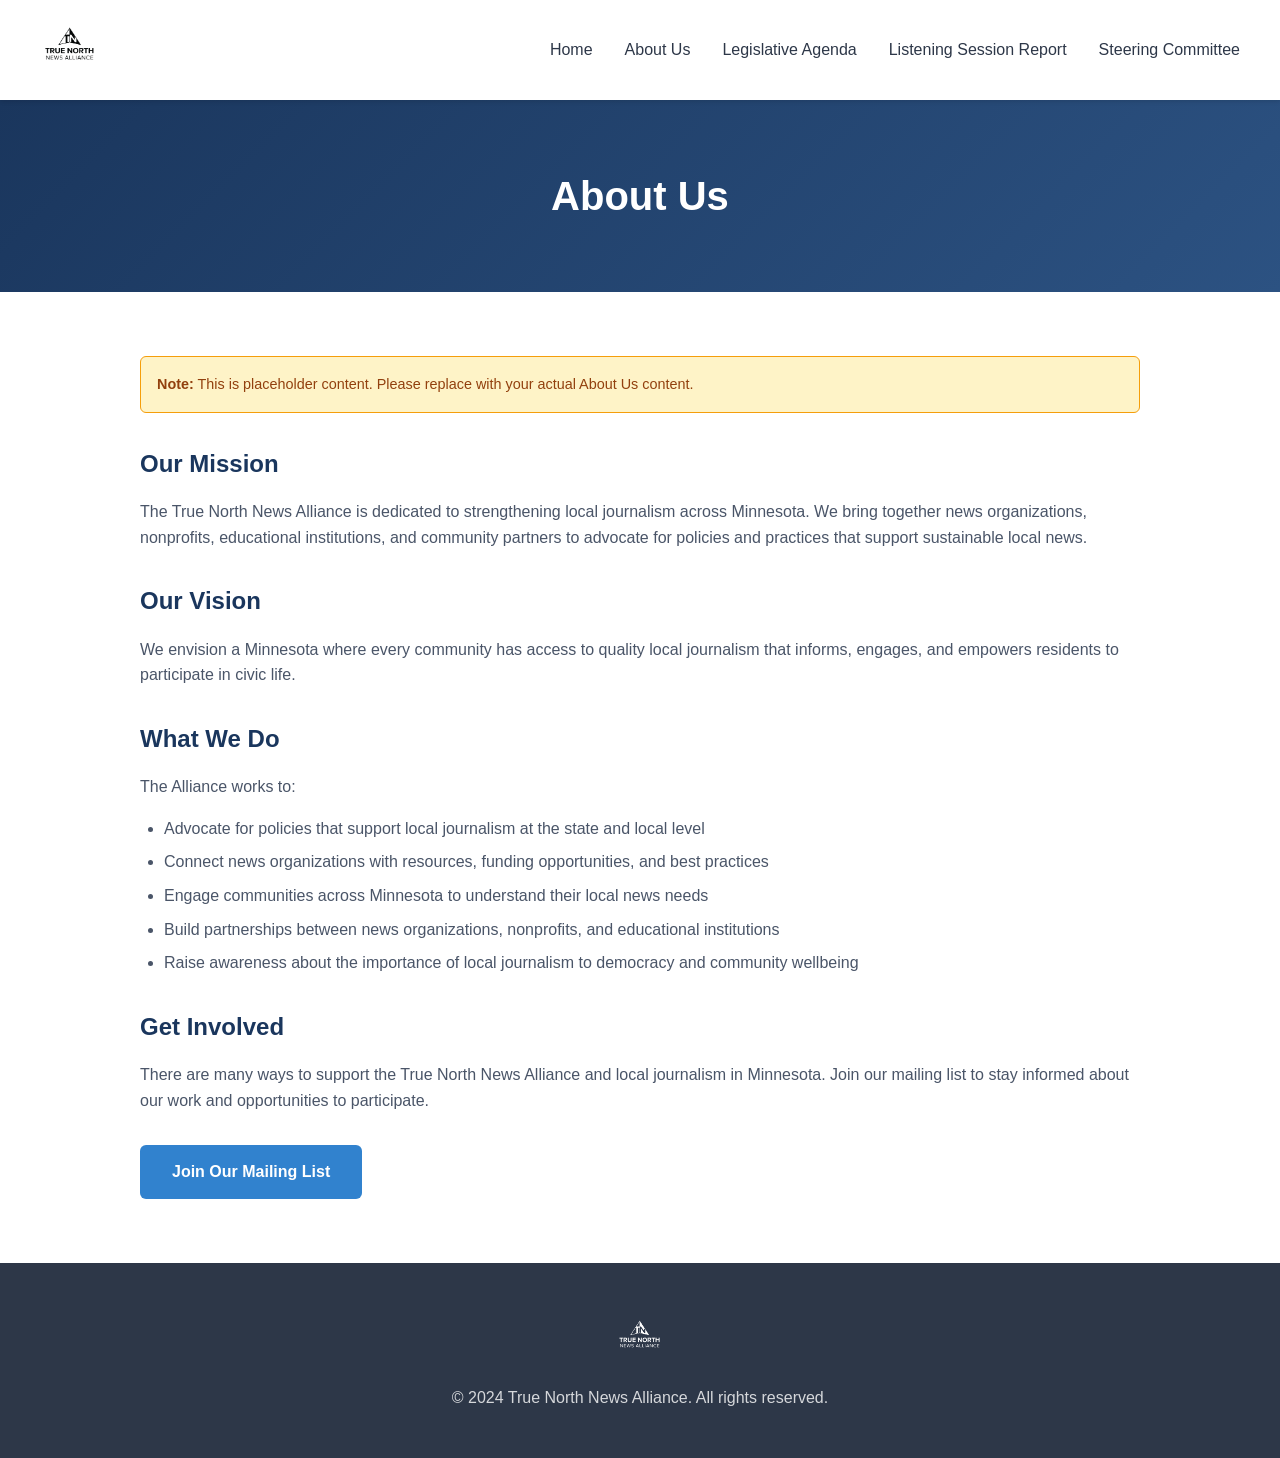
==== about.html @ 55c7565d "Add files via upload" ====
<!DOCTYPE html>
<html lang="en">
<head>
  <meta charset="UTF-8">
  <meta name="viewport" content="width=device-width, initial-scale=1.0">
  <title>About Us - True North News Alliance</title>
  <link rel="stylesheet" href="styles.css">
</head>
<body>
  <!-- Navigation -->
  <nav>
    <div class="nav-container">
      <a href="index.html" class="logo">
        <img src="True North Black Logo.png" alt="True North News Alliance">
      </a>
      <button class="mobile-menu-toggle" onclick="toggleMenu()">&#9776;</button>
      <ul class="nav-links" id="navLinks">
        <li><a href="index.html">Home</a></li>
        <li><a href="about.html">About Us</a></li>
        <li><a href="legislative-agenda.html">Legislative Agenda</a></li>
        <li><a href="listening-session.html">Listening Session Report</a></li>
        <li><a href="steering-committee.html">Steering Committee</a></li>
      </ul>
    </div>
  </nav>

  <!-- Page Header -->
  <section class="page-header">
    <h1>About Us</h1>
  </section>

  <!-- Content -->
  <section class="content">
    <div class="container">
      <div class="placeholder-notice">
        <strong>Note:</strong> This is placeholder content. Please replace with your actual About Us content.
      </div>

      <h2>Our Mission</h2>
      <p>The True North News Alliance is dedicated to strengthening local journalism across Minnesota. We bring together news organizations, nonprofits, educational institutions, and community partners to advocate for policies and practices that support sustainable local news.</p>

      <h2>Our Vision</h2>
      <p>We envision a Minnesota where every community has access to quality local journalism that informs, engages, and empowers residents to participate in civic life.</p>

      <h2>What We Do</h2>
      <p>The Alliance works to:</p>
      <ul>
        <li>Advocate for policies that support local journalism at the state and local level</li>
        <li>Connect news organizations with resources, funding opportunities, and best practices</li>
        <li>Engage communities across Minnesota to understand their local news needs</li>
        <li>Build partnerships between news organizations, nonprofits, and educational institutions</li>
        <li>Raise awareness about the importance of local journalism to democracy and community wellbeing</li>
      </ul>

      <h2>Get Involved</h2>
      <p>There are many ways to support the True North News Alliance and local journalism in Minnesota. Join our mailing list to stay informed about our work and opportunities to participate.</p>

      <div style="margin-top: 2rem;">
        <a href="mailto:kdrake@momentum-advocacy.com?subject=Join%20the%20Mailing%20List" class="btn btn-primary">Join Our Mailing List</a>
      </div>
    </div>
  </section>

  <!-- Footer -->
  <footer>
    <div class="logo">
      <img src="True North Black Logo.png" alt="True North News Alliance">
    </div>
    <p>&copy; 2024 True North News Alliance. All rights reserved.</p>
  </footer>

  <script>
    function toggleMenu() {
      document.getElementById('navLinks').classList.toggle('active');
    }
  </script>
</body>
</html>
---- styles.css ----
/* True North News Alliance - Styles */

* {
  margin: 0;
  padding: 0;
  box-sizing: border-box;
}

:root {
  --primary-dark: #1a365d;
  --primary-blue: #2c5282;
  --accent-blue: #3182ce;
  --light-blue: #ebf8ff;
  --text-dark: #2d3748;
  --text-gray: #4a5568;
  --white: #ffffff;
  --light-gray: #f7fafc;
}

body {
  font-family: 'Segoe UI', Tahoma, Geneva, Verdana, sans-serif;
  line-height: 1.6;
  color: var(--text-dark);
}

/* Navigation */
nav {
  background: var(--white);
  padding: 1rem 2rem;
  box-shadow: 0 2px 4px rgba(0,0,0,0.1);
  position: sticky;
  top: 0;
  z-index: 100;
}

.nav-container {
  max-width: 1200px;
  margin: 0 auto;
  display: flex;
  justify-content: space-between;
  align-items: center;
}

.logo img {
  height: 60px;
  width: auto;
}

.nav-links {
  display: flex;
  list-style: none;
  gap: 2rem;
}

.nav-links a {
  text-decoration: none;
  color: var(--text-dark);
  font-weight: 500;
  transition: color 0.3s;
}

.nav-links a:hover {
  color: var(--accent-blue);
}

/* Mobile menu */
.mobile-menu-toggle {
  display: none;
  background: none;
  border: none;
  font-size: 1.5rem;
  cursor: pointer;
}

/* Hero Section */
.hero {
  background: linear-gradient(135deg, var(--primary-dark) 0%, var(--primary-blue) 100%);
  color: var(--white);
  padding: 6rem 2rem;
  text-align: center;
}

.hero h1 {
  font-size: 3rem;
  margin-bottom: 1rem;
}

.hero p {
  font-size: 1.25rem;
  max-width: 700px;
  margin: 0 auto 2rem;
  opacity: 0.9;
}

/* Buttons */
.btn {
  display: inline-block;
  padding: 0.875rem 2rem;
  border-radius: 6px;
  text-decoration: none;
  font-weight: 600;
  transition: all 0.3s;
  cursor: pointer;
  border: none;
  font-size: 1rem;
}

.btn-primary {
  background: var(--accent-blue);
  color: var(--white);
}

.btn-primary:hover {
  background: #2b6cb0;
  transform: translateY(-2px);
}

.btn-secondary {
  background: var(--white);
  color: var(--primary-dark);
}

.btn-secondary:hover {
  background: var(--light-gray);
  transform: translateY(-2px);
}

.btn-outline {
  background: transparent;
  color: var(--white);
  border: 2px solid var(--white);
}

.btn-outline:hover {
  background: var(--white);
  color: var(--primary-dark);
}

/* Hero buttons */
.hero-buttons {
  display: flex;
  gap: 1rem;
  justify-content: center;
  flex-wrap: wrap;
}

/* Sections */
.section {
  padding: 5rem 2rem;
}

.section-light {
  background: var(--light-gray);
}

.section-blue {
  background: var(--light-blue);
}

.container {
  max-width: 1000px;
  margin: 0 auto;
}

.section-title {
  font-size: 2.25rem;
  color: var(--primary-dark);
  margin-bottom: 1.5rem;
  text-align: center;
}

.section-subtitle {
  font-size: 1.125rem;
  color: var(--text-gray);
  text-align: center;
  max-width: 700px;
  margin: 0 auto 3rem;
}

/* Cards */
.card-grid {
  display: grid;
  grid-template-columns: repeat(auto-fit, minmax(280px, 1fr));
  gap: 2rem;
  margin-top: 2rem;
}

.card {
  background: var(--white);
  padding: 2rem;
  border-radius: 8px;
  box-shadow: 0 4px 6px rgba(0,0,0,0.1);
  text-align: center;
  transition: transform 0.3s;
}

.card:hover {
  transform: translateY(-4px);
}

.card h3 {
  color: var(--primary-dark);
  margin-bottom: 1rem;
}

.card p {
  color: var(--text-gray);
  margin-bottom: 1.5rem;
}

/* Page Header */
.page-header {
  background: linear-gradient(135deg, var(--primary-dark) 0%, var(--primary-blue) 100%);
  color: var(--white);
  padding: 4rem 2rem;
  text-align: center;
}

.page-header h1 {
  font-size: 2.5rem;
}

/* Content */
.content {
  padding: 4rem 2rem;
}

.content h2 {
  color: var(--primary-dark);
  margin-bottom: 1rem;
  margin-top: 2rem;
}

.content h2:first-child {
  margin-top: 0;
}

.content p {
  margin-bottom: 1rem;
  color: var(--text-gray);
}

.content ul {
  margin-left: 1.5rem;
  margin-bottom: 1.5rem;
}

.content li {
  margin-bottom: 0.5rem;
  color: var(--text-gray);
}

/* Steering Committee List */
.org-list {
  display: grid;
  grid-template-columns: repeat(auto-fit, minmax(250px, 1fr));
  gap: 1rem;
  list-style: none;
  margin: 0;
  padding: 0;
}

.org-list li {
  background: var(--white);
  padding: 1.25rem 1.5rem;
  border-radius: 6px;
  box-shadow: 0 2px 4px rgba(0,0,0,0.08);
  color: var(--text-dark);
  font-weight: 500;
  border-left: 4px solid var(--accent-blue);
}

/* CTA Section */
.cta-section {
  background: var(--primary-dark);
  color: var(--white);
  padding: 4rem 2rem;
  text-align: center;
}

.cta-section h2 {
  font-size: 2rem;
  margin-bottom: 1rem;
}

.cta-section p {
  opacity: 0.9;
  margin-bottom: 2rem;
}

/* Footer */
footer {
  background: var(--text-dark);
  color: var(--white);
  padding: 3rem 2rem;
  text-align: center;
}

footer p {
  opacity: 0.8;
}

footer .logo img {
  height: 50px;
  margin-bottom: 1rem;
  filter: brightness(0) invert(1);
}

/* Placeholder Content Notice */
.placeholder-notice {
  background: #fef3c7;
  border: 1px solid #f59e0b;
  border-radius: 6px;
  padding: 1rem;
  margin-bottom: 2rem;
  color: #92400e;
  font-size: 0.9rem;
}

/* Find News Section */
.find-news-section {
  background: var(--light-blue);
  padding: 4rem 2rem;
  text-align: center;
}

.find-news-section h2 {
  color: var(--primary-dark);
  margin-bottom: 1rem;
}

.find-news-section p {
  color: var(--text-gray);
  margin-bottom: 2rem;
}

/* Responsive */
@media (max-width: 768px) {
  .nav-links {
    display: none;
    position: absolute;
    top: 100%;
    left: 0;
    right: 0;
    background: var(--white);
    flex-direction: column;
    padding: 1rem 2rem;
    gap: 1rem;
    box-shadow: 0 4px 6px rgba(0,0,0,0.1);
  }

  .nav-links.active {
    display: flex;
  }

  .mobile-menu-toggle {
    display: block;
  }

  .hero h1 {
    font-size: 2rem;
  }

  .hero p {
    font-size: 1rem;
  }

  .section-title {
    font-size: 1.75rem;
  }

  .hero-buttons {
    flex-direction: column;
    align-items: center;
  }
}
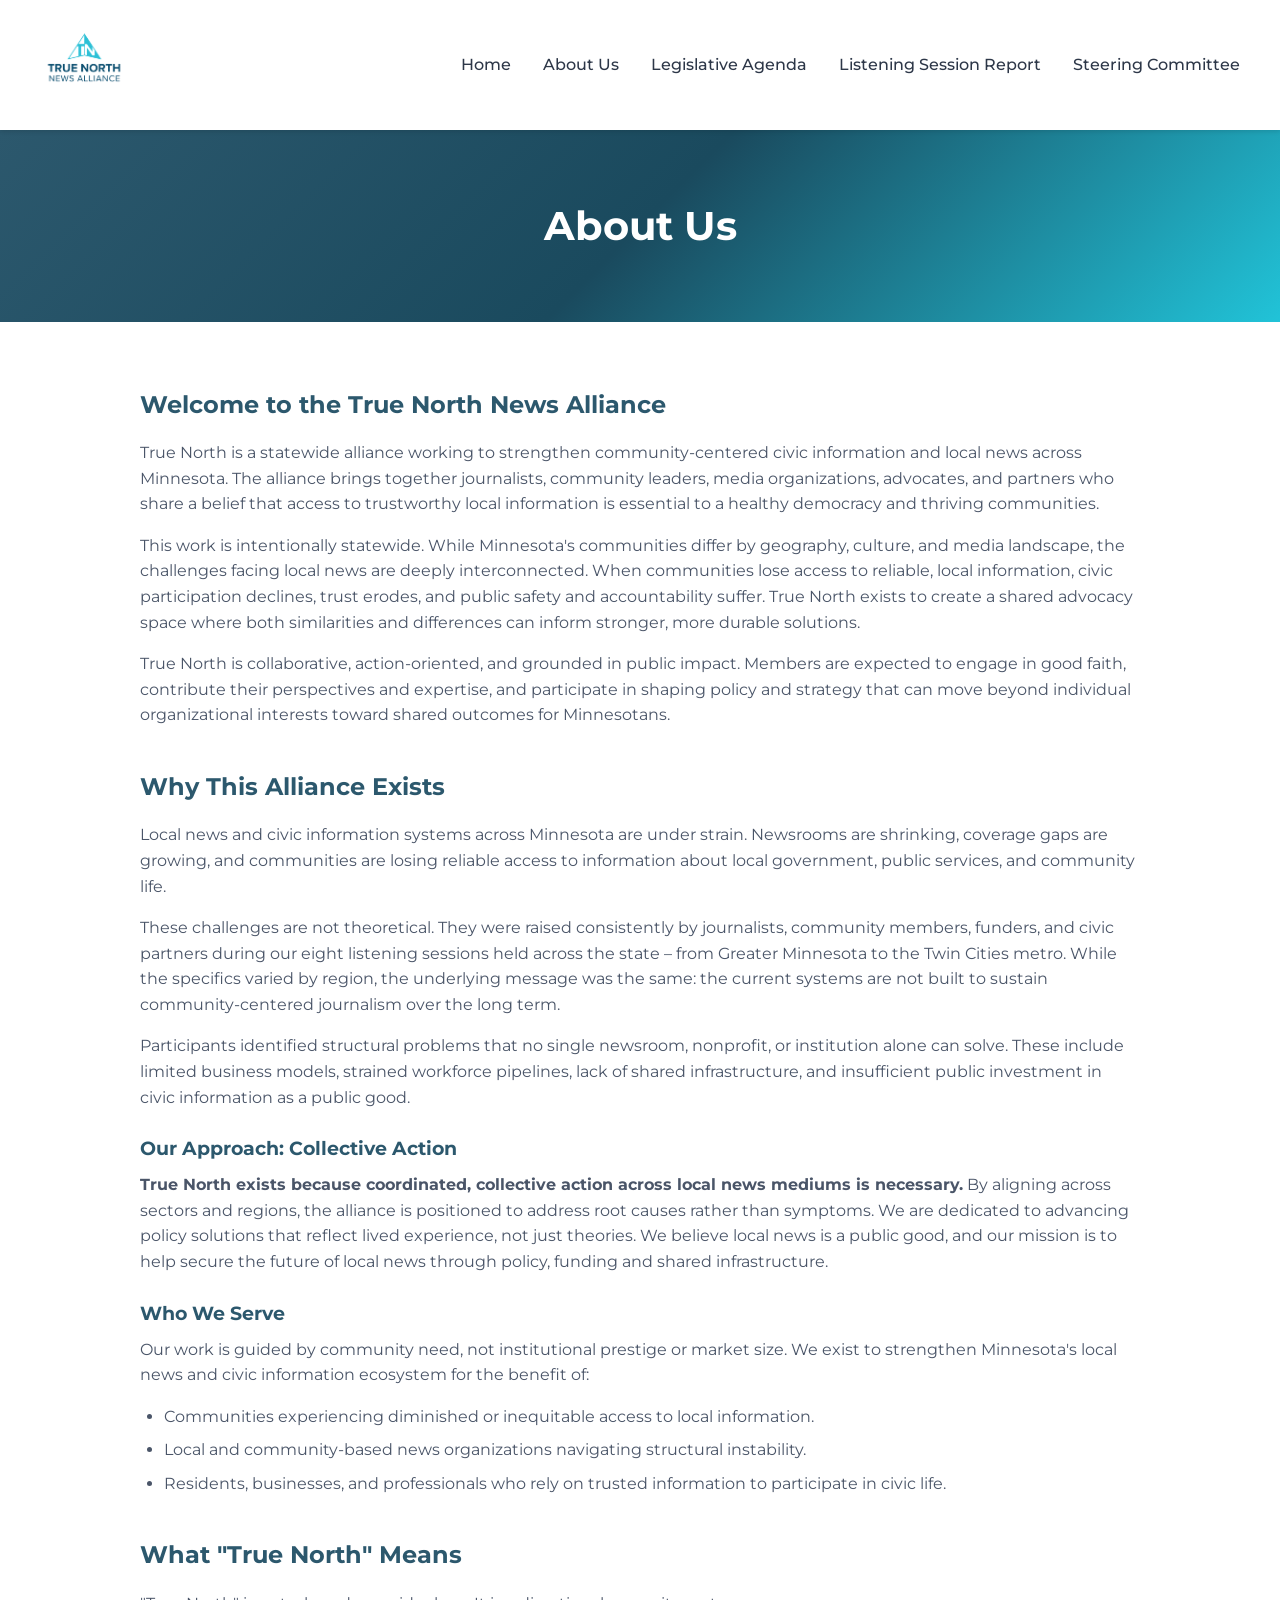
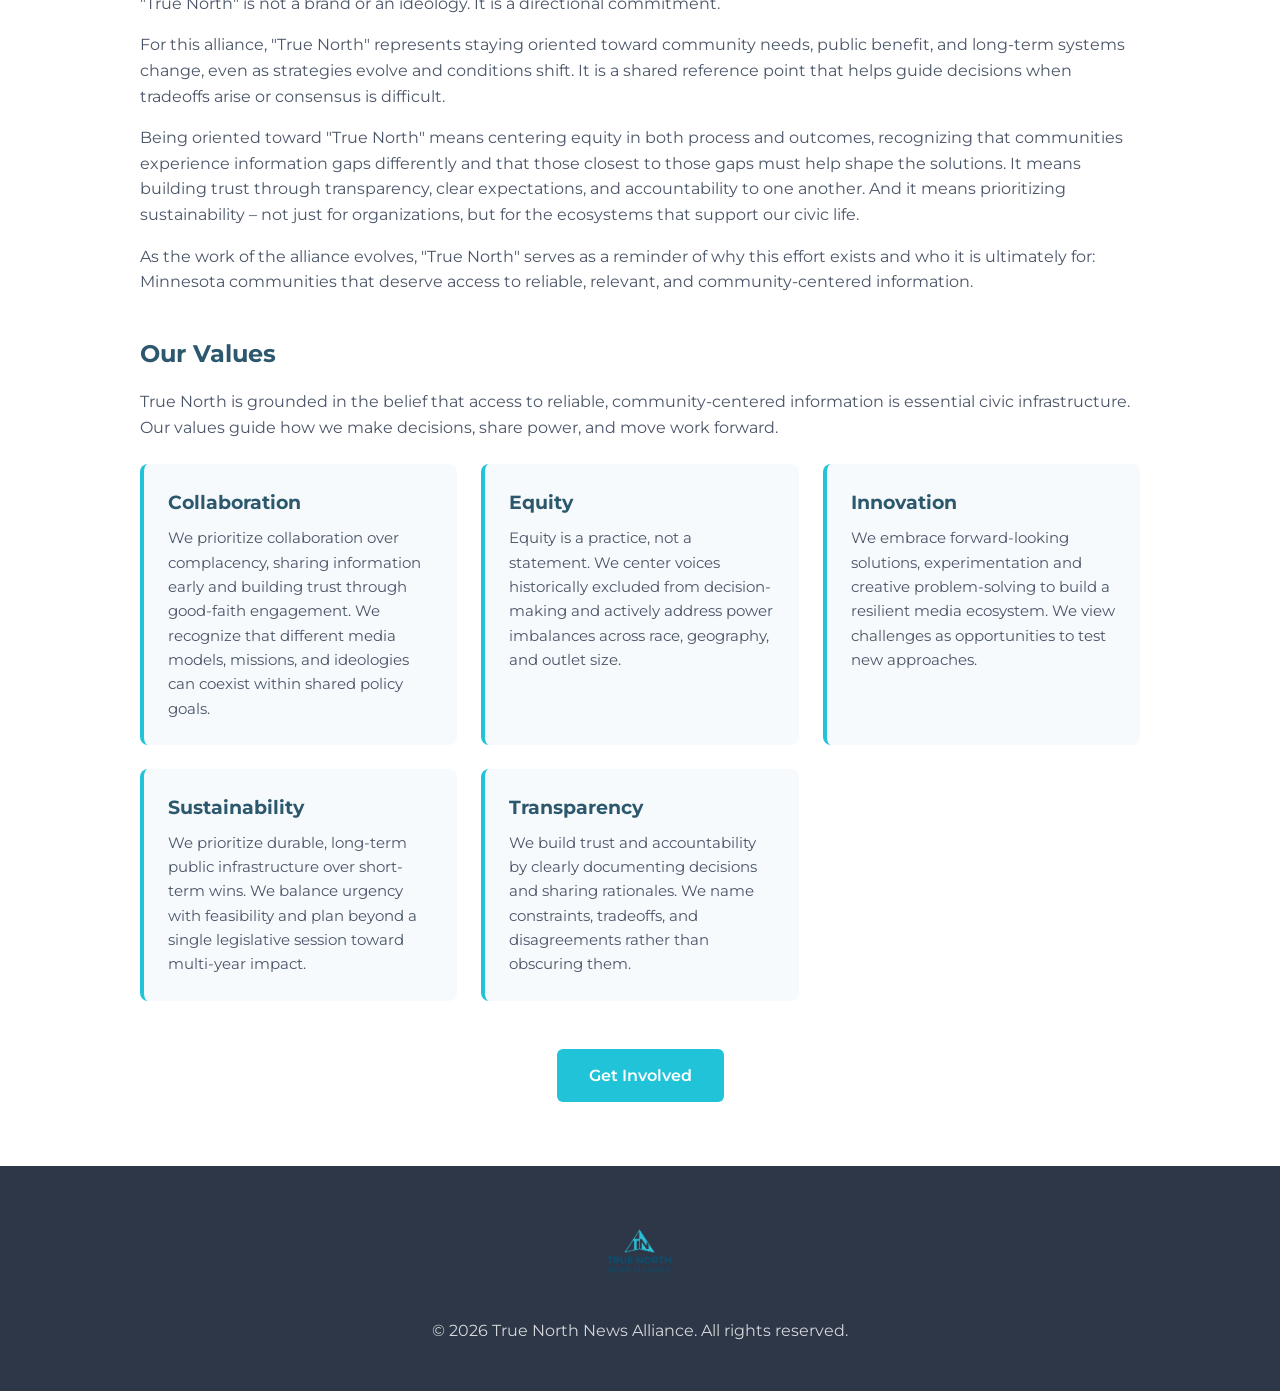
==== commit be8c8809: "Add files via upload" ====
--- a/about.html
+++ b/about.html
@@ -11,7 +11,7 @@
   <nav>
     <div class="nav-container">
       <a href="index.html" class="logo">
-        <img src="True North Black Logo.png" alt="True North News Alliance">
+        <img src="True North Logo.png" alt="True North News Alliance">
       </a>
       <button class="mobile-menu-toggle" onclick="toggleMenu()">&#9776;</button>
       <ul class="nav-links" id="navLinks">
@@ -29,34 +29,71 @@
     <h1>About Us</h1>
   </section>
 
-  <!-- Content -->
+  <!-- Welcome -->
   <section class="content">
     <div class="container">
-      <div class="placeholder-notice">
-        <strong>Note:</strong> This is placeholder content. Please replace with your actual About Us content.
+      <h2>Welcome to the True North News Alliance</h2>
+      <p>True North is a statewide alliance working to strengthen community-centered civic information and local news across Minnesota. The alliance brings together journalists, community leaders, media organizations, advocates, and partners who share a belief that access to trustworthy local information is essential to a healthy democracy and thriving communities.</p>
+
+      <p>This work is intentionally statewide. While Minnesota's communities differ by geography, culture, and media landscape, the challenges facing local news are deeply interconnected. When communities lose access to reliable, local information, civic participation declines, trust erodes, and public safety and accountability suffer. True North exists to create a shared advocacy space where both similarities and differences can inform stronger, more durable solutions.</p>
+
+      <p>True North is collaborative, action-oriented, and grounded in public impact. Members are expected to engage in good faith, contribute their perspectives and expertise, and participate in shaping policy and strategy that can move beyond individual organizational interests toward shared outcomes for Minnesotans.</p>
+
+      <h2>Why This Alliance Exists</h2>
+      <p>Local news and civic information systems across Minnesota are under strain. Newsrooms are shrinking, coverage gaps are growing, and communities are losing reliable access to information about local government, public services, and community life.</p>
+
+      <p>These challenges are not theoretical. They were raised consistently by journalists, community members, funders, and civic partners during our eight listening sessions held across the state &ndash; from Greater Minnesota to the Twin Cities metro. While the specifics varied by region, the underlying message was the same: the current systems are not built to sustain community-centered journalism over the long term.</p>
+
+      <p>Participants identified structural problems that no single newsroom, nonprofit, or institution alone can solve. These include limited business models, strained workforce pipelines, lack of shared infrastructure, and insufficient public investment in civic information as a public good.</p>
+
+      <h3>Our Approach: Collective Action</h3>
+      <p><strong>True North exists because coordinated, collective action across local news mediums is necessary.</strong> By aligning across sectors and regions, the alliance is positioned to address root causes rather than symptoms. We are dedicated to advancing policy solutions that reflect lived experience, not just theories. We believe local news is a public good, and our mission is to help secure the future of local news through policy, funding and shared infrastructure.</p>
+
+      <h3>Who We Serve</h3>
+      <p>Our work is guided by community need, not institutional prestige or market size. We exist to strengthen Minnesota's local news and civic information ecosystem for the benefit of:</p>
+      <ul>
+        <li>Communities experiencing diminished or inequitable access to local information.</li>
+        <li>Local and community-based news organizations navigating structural instability.</li>
+        <li>Residents, businesses, and professionals who rely on trusted information to participate in civic life.</li>
+      </ul>
+
+      <h2>What "True North" Means</h2>
+      <p>"True North" is not a brand or an ideology. It is a directional commitment.</p>
+
+      <p>For this alliance, "True North" represents staying oriented toward community needs, public benefit, and long-term systems change, even as strategies evolve and conditions shift. It is a shared reference point that helps guide decisions when tradeoffs arise or consensus is difficult.</p>
+
+      <p>Being oriented toward "True North" means centering equity in both process and outcomes, recognizing that communities experience information gaps differently and that those closest to those gaps must help shape the solutions. It means building trust through transparency, clear expectations, and accountability to one another. And it means prioritizing sustainability &ndash; not just for organizations, but for the ecosystems that support our civic life.</p>
+
+      <p>As the work of the alliance evolves, "True North" serves as a reminder of why this effort exists and who it is ultimately for: Minnesota communities that deserve access to reliable, relevant, and community-centered information.</p>
+
+      <h2>Our Values</h2>
+      <p>True North is grounded in the belief that access to reliable, community-centered information is essential civic infrastructure. Our values guide how we make decisions, share power, and move work forward.</p>
+
+      <div class="values-grid">
+        <div class="value-card">
+          <h3>Collaboration</h3>
+          <p>We prioritize collaboration over complacency, sharing information early and building trust through good-faith engagement. We recognize that different media models, missions, and ideologies can coexist within shared policy goals.</p>
+        </div>
+        <div class="value-card">
+          <h3>Equity</h3>
+          <p>Equity is a practice, not a statement. We center voices historically excluded from decision-making and actively address power imbalances across race, geography, and outlet size.</p>
+        </div>
+        <div class="value-card">
+          <h3>Innovation</h3>
+          <p>We embrace forward-looking solutions, experimentation and creative problem-solving to build a resilient media ecosystem. We view challenges as opportunities to test new approaches.</p>
+        </div>
+        <div class="value-card">
+          <h3>Sustainability</h3>
+          <p>We prioritize durable, long-term public infrastructure over short-term wins. We balance urgency with feasibility and plan beyond a single legislative session toward multi-year impact.</p>
+        </div>
+        <div class="value-card">
+          <h3>Transparency</h3>
+          <p>We build trust and accountability by clearly documenting decisions and sharing rationales. We name constraints, tradeoffs, and disagreements rather than obscuring them.</p>
+        </div>
       </div>
 
-      <h2>Our Mission</h2>
-      <p>The True North News Alliance is dedicated to strengthening local journalism across Minnesota. We bring together news organizations, nonprofits, educational institutions, and community partners to advocate for policies and practices that support sustainable local news.</p>
-
-      <h2>Our Vision</h2>
-      <p>We envision a Minnesota where every community has access to quality local journalism that informs, engages, and empowers residents to participate in civic life.</p>
-
-      <h2>What We Do</h2>
-      <p>The Alliance works to:</p>
-      <ul>
-        <li>Advocate for policies that support local journalism at the state and local level</li>
-        <li>Connect news organizations with resources, funding opportunities, and best practices</li>
-        <li>Engage communities across Minnesota to understand their local news needs</li>
-        <li>Build partnerships between news organizations, nonprofits, and educational institutions</li>
-        <li>Raise awareness about the importance of local journalism to democracy and community wellbeing</li>
-      </ul>
-
-      <h2>Get Involved</h2>
-      <p>There are many ways to support the True North News Alliance and local journalism in Minnesota. Join our mailing list to stay informed about our work and opportunities to participate.</p>
-
-      <div style="margin-top: 2rem;">
-        <a href="mailto:kdrake@momentum-advocacy.com?subject=Join%20the%20Mailing%20List" class="btn btn-primary">Join Our Mailing List</a>
+      <div style="margin-top: 3rem; text-align: center;">
+        <a href="mailto:kdrake@momentum-advocacy.com?subject=Join%20the%20True%20North%20News%20Alliance" class="btn btn-primary">Get Involved</a>
       </div>
     </div>
   </section>
@@ -64,9 +101,9 @@
   <!-- Footer -->
   <footer>
     <div class="logo">
-      <img src="True North Black Logo.png" alt="True North News Alliance">
+      <img src="True North Logo.png" alt="True North News Alliance">
     </div>
-    <p>&copy; 2024 True North News Alliance. All rights reserved.</p>
+    <p>&copy; 2026 True North News Alliance. All rights reserved.</p>
   </footer>
 
   <script>
--- a/styles.css
+++ b/styles.css
@@ -1,4 +1,5 @@
 /* True North News Alliance - Styles */
+@import url('https://fonts.googleapis.com/css2?family=Montserrat:wght@400;500;600;700&display=swap');
 
 * {
   margin: 0;
@@ -7,10 +8,10 @@
 }
 
 :root {
-  --primary-dark: #1a365d;
-  --primary-blue: #2c5282;
-  --accent-blue: #3182ce;
-  --light-blue: #ebf8ff;
+  --primary-dark: #2c586d;
+  --primary-blue: #2c586d;
+  --accent-blue: #21c3d8;
+  --light-blue: #e8f9fb;
   --text-dark: #2d3748;
   --text-gray: #4a5568;
   --white: #ffffff;
@@ -18,7 +19,7 @@
 }
 
 body {
-  font-family: 'Segoe UI', Tahoma, Geneva, Verdana, sans-serif;
+  font-family: 'Montserrat', 'Segoe UI', Tahoma, Geneva, Verdana, sans-serif;
   line-height: 1.6;
   color: var(--text-dark);
 }
@@ -42,7 +43,7 @@
 }
 
 .logo img {
-  height: 60px;
+  height: 90px;
   width: auto;
 }
 
@@ -74,7 +75,7 @@
 
 /* Hero Section */
 .hero {
-  background: linear-gradient(135deg, var(--primary-dark) 0%, var(--primary-blue) 100%);
+  background: linear-gradient(135deg, var(--primary-dark) 0%, #1a4a5e 50%, var(--accent-blue) 100%);
   color: var(--white);
   padding: 6rem 2rem;
   text-align: center;
@@ -83,6 +84,7 @@
 .hero h1 {
   font-size: 3rem;
   margin-bottom: 1rem;
+  font-weight: 700;
 }
 
 .hero p {
@@ -111,7 +113,7 @@
 }
 
 .btn-primary:hover {
-  background: #2b6cb0;
+  background: #1ba8bb;
   transform: translateY(-2px);
 }
 
@@ -210,7 +212,7 @@
 
 /* Page Header */
 .page-header {
-  background: linear-gradient(135deg, var(--primary-dark) 0%, var(--primary-blue) 100%);
+  background: linear-gradient(135deg, var(--primary-dark) 0%, #1a4a5e 50%, var(--accent-blue) 100%);
   color: var(--white);
   padding: 4rem 2rem;
   text-align: center;
@@ -218,6 +220,7 @@
 
 .page-header h1 {
   font-size: 2.5rem;
+  font-weight: 700;
 }
 
 /* Content */
@@ -228,11 +231,17 @@
 .content h2 {
   color: var(--primary-dark);
   margin-bottom: 1rem;
-  margin-top: 2rem;
+  margin-top: 2.5rem;
 }
 
 .content h2:first-child {
   margin-top: 0;
+}
+
+.content h3 {
+  color: var(--primary-dark);
+  margin-bottom: 0.5rem;
+  margin-top: 1.5rem;
 }
 
 .content p {
@@ -248,6 +257,74 @@
 .content li {
   margin-bottom: 0.5rem;
   color: var(--text-gray);
+}
+
+/* Stats row for listening session */
+.stats-row {
+  display: flex;
+  justify-content: center;
+  gap: 3rem;
+  flex-wrap: wrap;
+  margin: 2rem 0;
+}
+
+.stat-item {
+  text-align: center;
+}
+
+.stat-number {
+  font-size: 2.5rem;
+  font-weight: 700;
+  color: var(--accent-blue);
+  display: block;
+}
+
+.stat-label {
+  font-size: 0.9rem;
+  color: var(--text-gray);
+  font-weight: 500;
+}
+
+/* PDF download button */
+.pdf-download {
+  background: var(--light-blue);
+  border: 2px solid var(--accent-blue);
+  border-radius: 8px;
+  padding: 1.5rem 2rem;
+  text-align: center;
+  margin: 2rem 0;
+}
+
+.pdf-download p {
+  color: var(--primary-dark);
+  font-weight: 500;
+  margin-bottom: 1rem;
+}
+
+/* Values grid */
+.values-grid {
+  display: grid;
+  grid-template-columns: repeat(auto-fit, minmax(280px, 1fr));
+  gap: 1.5rem;
+  margin-top: 1.5rem;
+}
+
+.value-card {
+  background: var(--light-gray);
+  padding: 1.5rem;
+  border-radius: 8px;
+  border-left: 4px solid var(--accent-blue);
+}
+
+.value-card h3 {
+  color: var(--primary-dark);
+  margin-bottom: 0.5rem;
+  margin-top: 0;
+}
+
+.value-card p {
+  font-size: 0.95rem;
+  margin-bottom: 0;
 }
 
 /* Steering Committee List */
@@ -301,20 +378,8 @@
 }
 
 footer .logo img {
-  height: 50px;
-  margin-bottom: 1rem;
-  filter: brightness(0) invert(1);
-}
-
-/* Placeholder Content Notice */
-.placeholder-notice {
-  background: #fef3c7;
-  border: 1px solid #f59e0b;
-  border-radius: 6px;
-  padding: 1rem;
-  margin-bottom: 2rem;
-  color: #92400e;
-  font-size: 0.9rem;
+  height: 80px;
+  margin-bottom: 1rem;
 }
 
 /* Find News Section */
@@ -332,6 +397,63 @@
 .find-news-section p {
   color: var(--text-gray);
   margin-bottom: 2rem;
+}
+
+/* Policy pillars for legislative page */
+.pillar {
+  background: var(--light-gray);
+  border-radius: 8px;
+  padding: 2rem;
+  margin-bottom: 2rem;
+  border-left: 4px solid var(--accent-blue);
+}
+
+.pillar h3 {
+  color: var(--primary-dark);
+  margin-top: 0;
+  margin-bottom: 0.75rem;
+  font-size: 1.25rem;
+}
+
+.pillar p {
+  margin-bottom: 0.75rem;
+}
+
+.pillar ul {
+  margin-left: 1.5rem;
+}
+
+.pillar li {
+  margin-bottom: 0.4rem;
+}
+
+/* Feedback table for listening session */
+.feedback-table {
+  width: 100%;
+  border-collapse: collapse;
+  margin: 2rem 0;
+}
+
+.feedback-table th,
+.feedback-table td {
+  padding: 1rem;
+  text-align: left;
+  border-bottom: 1px solid #e2e8f0;
+  vertical-align: top;
+}
+
+.feedback-table th {
+  background: var(--primary-dark);
+  color: var(--white);
+  font-weight: 600;
+}
+
+.feedback-table tr:nth-child(even) {
+  background: var(--light-gray);
+}
+
+.feedback-table td {
+  color: var(--text-gray);
 }
 
 /* Responsive */
@@ -373,4 +495,21 @@
     flex-direction: column;
     align-items: center;
   }
-}
+
+  .logo img {
+    height: 70px;
+  }
+
+  .stats-row {
+    gap: 1.5rem;
+  }
+
+  .feedback-table {
+    font-size: 0.85rem;
+  }
+
+  .feedback-table th,
+  .feedback-table td {
+    padding: 0.5rem;
+  }
+}
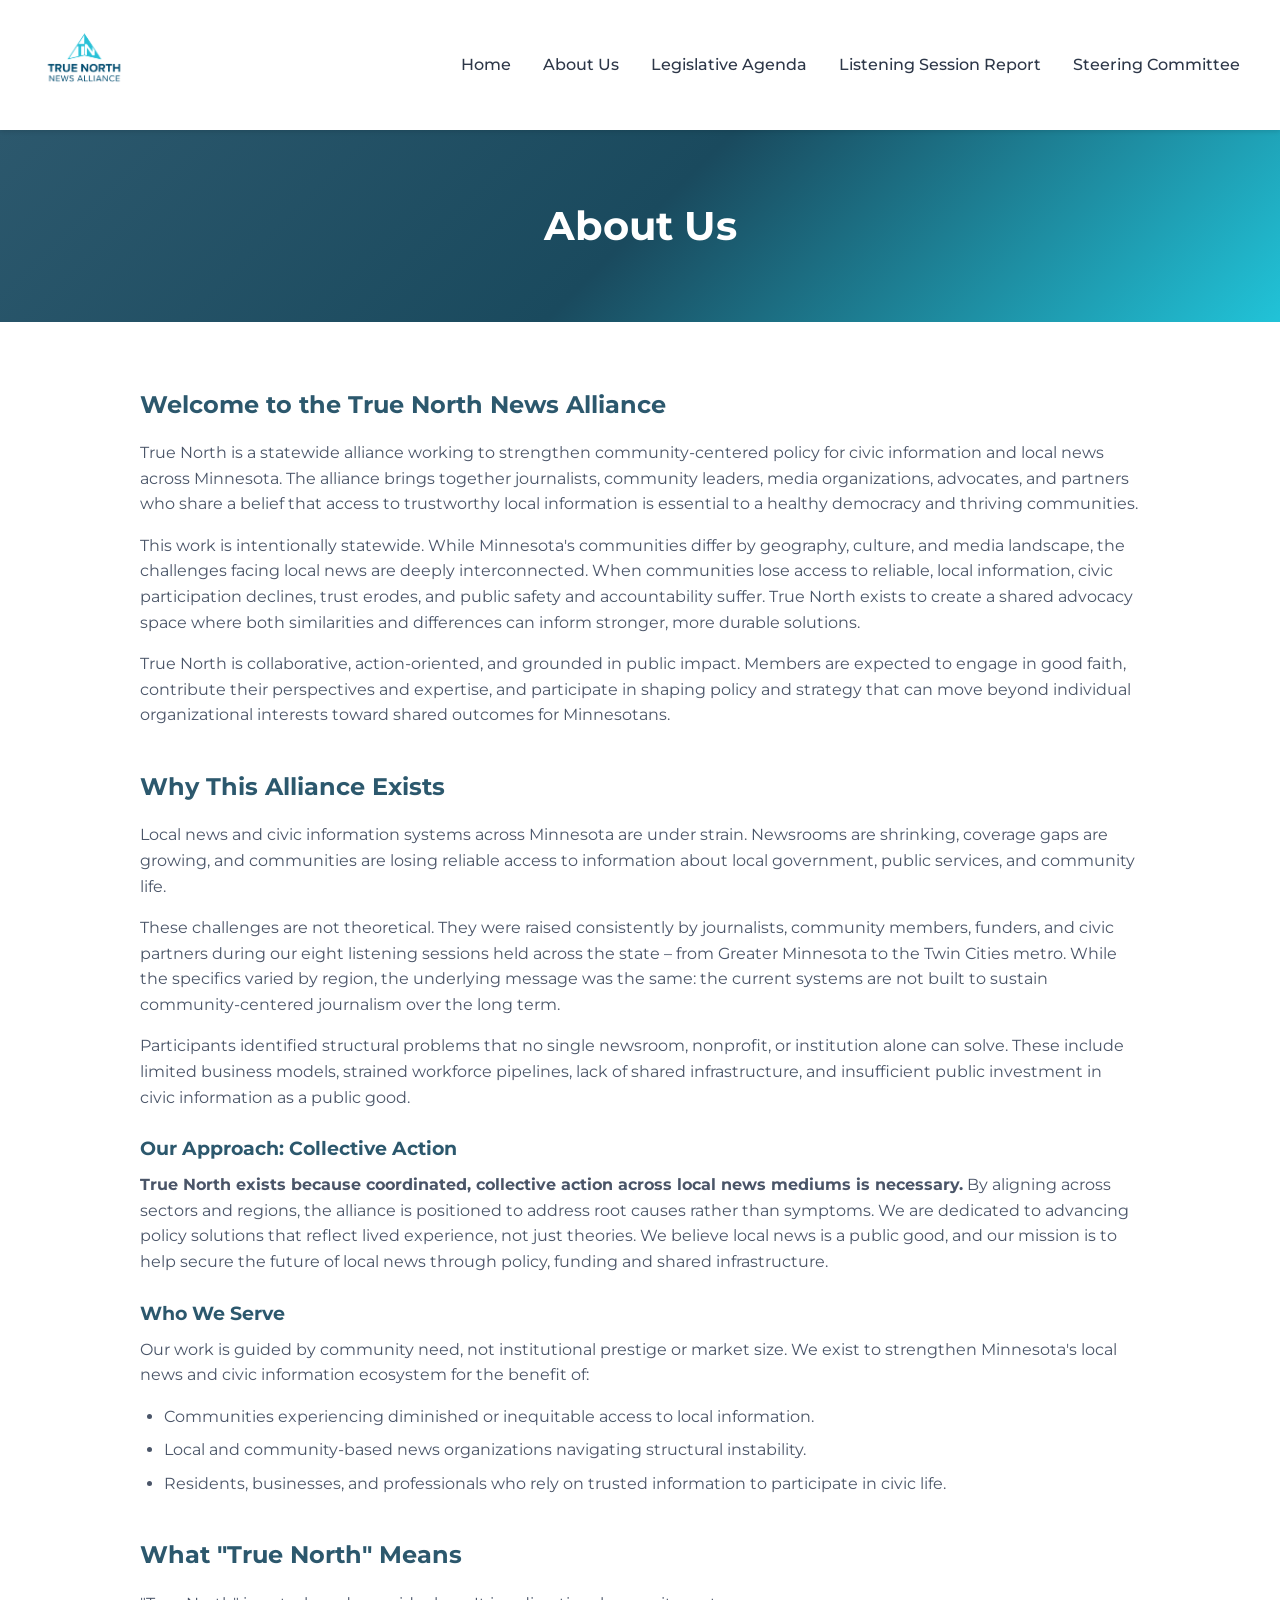
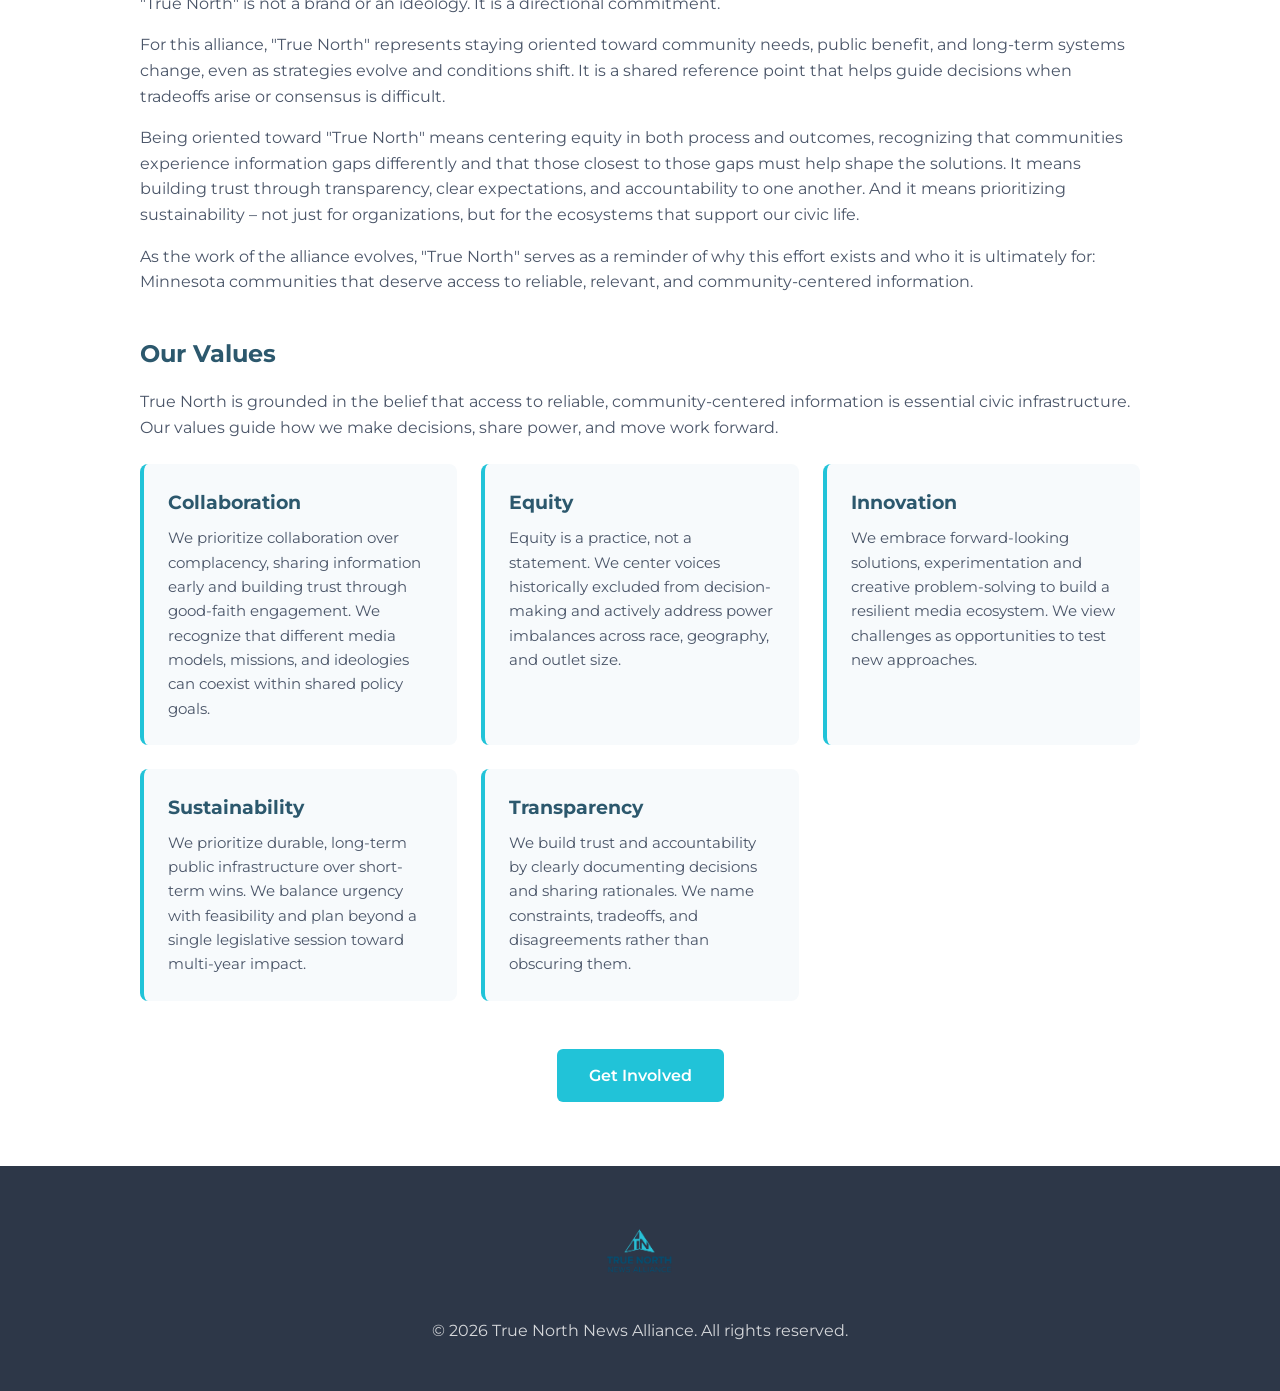
==== commit b6ed15af: "Update about.html" ====
--- a/about.html
+++ b/about.html
@@ -33,7 +33,7 @@
   <section class="content">
     <div class="container">
       <h2>Welcome to the True North News Alliance</h2>
-      <p>True North is a statewide alliance working to strengthen community-centered civic information and local news across Minnesota. The alliance brings together journalists, community leaders, media organizations, advocates, and partners who share a belief that access to trustworthy local information is essential to a healthy democracy and thriving communities.</p>
+      <p>True North is a statewide alliance working to strengthen community-centered policy for civic information and local news across Minnesota. The alliance brings together journalists, community leaders, media organizations, advocates, and partners who share a belief that access to trustworthy local information is essential to a healthy democracy and thriving communities.</p>
 
       <p>This work is intentionally statewide. While Minnesota's communities differ by geography, culture, and media landscape, the challenges facing local news are deeply interconnected. When communities lose access to reliable, local information, civic participation declines, trust erodes, and public safety and accountability suffer. True North exists to create a shared advocacy space where both similarities and differences can inform stronger, more durable solutions.</p>
 
--- a/styles.css
+++ b/styles.css
@@ -454,6 +454,275 @@
 
 .feedback-table td {
   color: var(--text-gray);
+}
+
+/* Rally Announcement Section */
+.rally-section {
+  background: #4dadc2;
+  color: var(--white);
+  padding: 4rem 2rem;
+  text-align: center;
+  position: relative;
+  overflow: hidden;
+}
+
+.rally-section .container {
+  position: relative;
+  z-index: 1;
+}
+
+.rally-badge {
+  display: inline-block;
+  background: var(--white);
+  color: var(--primary-dark);
+  font-size: 1rem;
+  font-weight: 700;
+  letter-spacing: 0.12em;
+  text-transform: uppercase;
+  padding: 10px 28px;
+  border-radius: 6px;
+  margin-bottom: 1.5rem;
+  box-shadow: 0 2px 8px rgba(0,0,0,0.12);
+}
+
+.rally-title {
+  font-size: 2.25rem;
+  font-weight: 700;
+  margin-bottom: 0.25rem;
+  color: var(--white);
+}
+
+.rally-date {
+  font-size: 1.1rem;
+  opacity: 0.85;
+  font-weight: 500;
+  margin-bottom: 1.75rem;
+}
+
+.rally-description {
+  font-size: 1.05rem;
+  line-height: 1.75;
+  max-width: 720px;
+  margin: 0 auto 1.25rem;
+  opacity: 0.95;
+}
+
+.rally-schedule {
+  display: grid;
+  grid-template-columns: repeat(auto-fit, minmax(220px, 1fr));
+  gap: 1rem;
+  margin-bottom: 2rem;
+  margin-top: 2rem;
+  max-width: 800px;
+  margin-left: auto;
+  margin-right: auto;
+}
+
+.rally-event {
+  background: rgba(255,255,255,0.15);
+  border: 1px solid rgba(255,255,255,0.25);
+  border-radius: 8px;
+  padding: 1.25rem;
+  text-align: left;
+}
+
+.rally-time {
+  display: block;
+  font-size: 0.75rem;
+  text-transform: uppercase;
+  letter-spacing: 0.08em;
+  opacity: 0.7;
+  margin-bottom: 0.35rem;
+}
+
+.rally-event-name {
+  display: block;
+  font-weight: 600;
+  font-size: 1rem;
+}
+
+.rally-event-detail {
+  display: block;
+  font-size: 0.85rem;
+  opacity: 0.75;
+  margin-top: 0.25rem;
+}
+
+.rally-pillars {
+  font-size: 0.95rem;
+  line-height: 1.7;
+  max-width: 700px;
+  margin: 0 auto 2rem;
+  opacity: 0.85;
+}
+
+.rally-cta {
+  font-size: 1.05rem;
+  padding: 1rem 2.5rem;
+}
+
+/* Rally Slideshow */
+.rally-slideshow {
+  margin: 2.5rem auto 2.5rem;
+  max-width: 900px;
+}
+
+.slideshow-frame {
+  position: relative;
+  background: rgba(0, 0, 0, 0.15);
+  border-radius: 10px;
+  overflow: hidden;
+  box-shadow: 0 8px 24px rgba(0, 0, 0, 0.18);
+  aspect-ratio: 16 / 10;
+}
+
+.slideshow-track {
+  display: flex;
+  width: 100%;
+  height: 100%;
+  transition: transform 0.5s ease;
+}
+
+.slideshow-slide {
+  flex: 0 0 100%;
+  position: relative;
+  width: 100%;
+  height: 100%;
+  display: flex;
+  align-items: center;
+  justify-content: center;
+  background: rgba(0, 0, 0, 0.25);
+}
+
+.slideshow-slide img {
+  width: 100%;
+  height: 100%;
+  object-fit: cover;
+  display: block;
+}
+
+.slideshow-caption {
+  position: absolute;
+  bottom: 0;
+  left: 0;
+  right: 0;
+  background: linear-gradient(to top, rgba(0,0,0,0.75), rgba(0,0,0,0));
+  color: var(--white);
+  padding: 2rem 1.5rem 1rem;
+  font-size: 0.95rem;
+  text-align: left;
+}
+
+.slideshow-btn {
+  position: absolute;
+  top: 50%;
+  transform: translateY(-50%);
+  background: rgba(255, 255, 255, 0.92);
+  color: var(--primary-dark);
+  border: none;
+  width: 44px;
+  height: 44px;
+  border-radius: 50%;
+  font-size: 1.1rem;
+  cursor: pointer;
+  display: flex;
+  align-items: center;
+  justify-content: center;
+  transition: all 0.2s;
+  box-shadow: 0 2px 8px rgba(0, 0, 0, 0.2);
+  z-index: 2;
+}
+
+.slideshow-btn:hover {
+  background: var(--white);
+  transform: translateY(-50%) scale(1.06);
+}
+
+.slideshow-prev {
+  left: 12px;
+}
+
+.slideshow-next {
+  right: 12px;
+}
+
+.slideshow-counter {
+  position: absolute;
+  top: 12px;
+  right: 12px;
+  background: rgba(0, 0, 0, 0.55);
+  color: var(--white);
+  padding: 4px 12px;
+  border-radius: 12px;
+  font-size: 0.8rem;
+  font-weight: 500;
+  letter-spacing: 0.05em;
+  z-index: 2;
+}
+
+.slideshow-dots {
+  display: flex;
+  justify-content: center;
+  gap: 8px;
+  margin-top: 1rem;
+}
+
+.slideshow-dot {
+  width: 10px;
+  height: 10px;
+  border-radius: 50%;
+  border: none;
+  background: rgba(255, 255, 255, 0.4);
+  cursor: pointer;
+  padding: 0;
+  transition: background 0.2s, transform 0.2s;
+}
+
+.slideshow-dot:hover {
+  background: rgba(255, 255, 255, 0.7);
+}
+
+.slideshow-dot.active {
+  background: var(--white);
+  transform: scale(1.2);
+}
+
+/* Rally pull-quote */
+.rally-quote {
+  max-width: 720px;
+  margin: 2rem auto;
+  padding: 1.75rem 2rem;
+  background: rgba(255, 255, 255, 0.12);
+  border-left: 4px solid var(--white);
+  border-radius: 4px;
+  text-align: left;
+}
+
+.rally-quote p {
+  font-size: 1.15rem;
+  line-height: 1.6;
+  font-style: italic;
+  margin-bottom: 0.75rem;
+  color: var(--white);
+  opacity: 0.98;
+}
+
+.rally-quote cite {
+  display: block;
+  font-size: 0.9rem;
+  font-style: normal;
+  font-weight: 600;
+  letter-spacing: 0.04em;
+  opacity: 0.85;
+}
+
+/* Rally CTA row */
+.rally-cta-row {
+  display: flex;
+  gap: 1rem;
+  justify-content: center;
+  flex-wrap: wrap;
+  margin-top: 2rem;
 }
 
 /* Responsive */
@@ -512,4 +781,39 @@
   .feedback-table td {
     padding: 0.5rem;
   }
-}
+
+  .rally-title {
+    font-size: 1.75rem;
+  }
+
+  .rally-schedule {
+    grid-template-columns: 1fr;
+  }
+
+  .slideshow-btn {
+    width: 36px;
+    height: 36px;
+    font-size: 0.9rem;
+  }
+
+  .slideshow-prev {
+    left: 6px;
+  }
+
+  .slideshow-next {
+    right: 6px;
+  }
+
+  .rally-quote {
+    padding: 1.25rem 1.5rem;
+  }
+
+  .rally-quote p {
+    font-size: 1.05rem;
+  }
+
+  .rally-cta-row {
+    flex-direction: column;
+    align-items: center;
+  }
+}
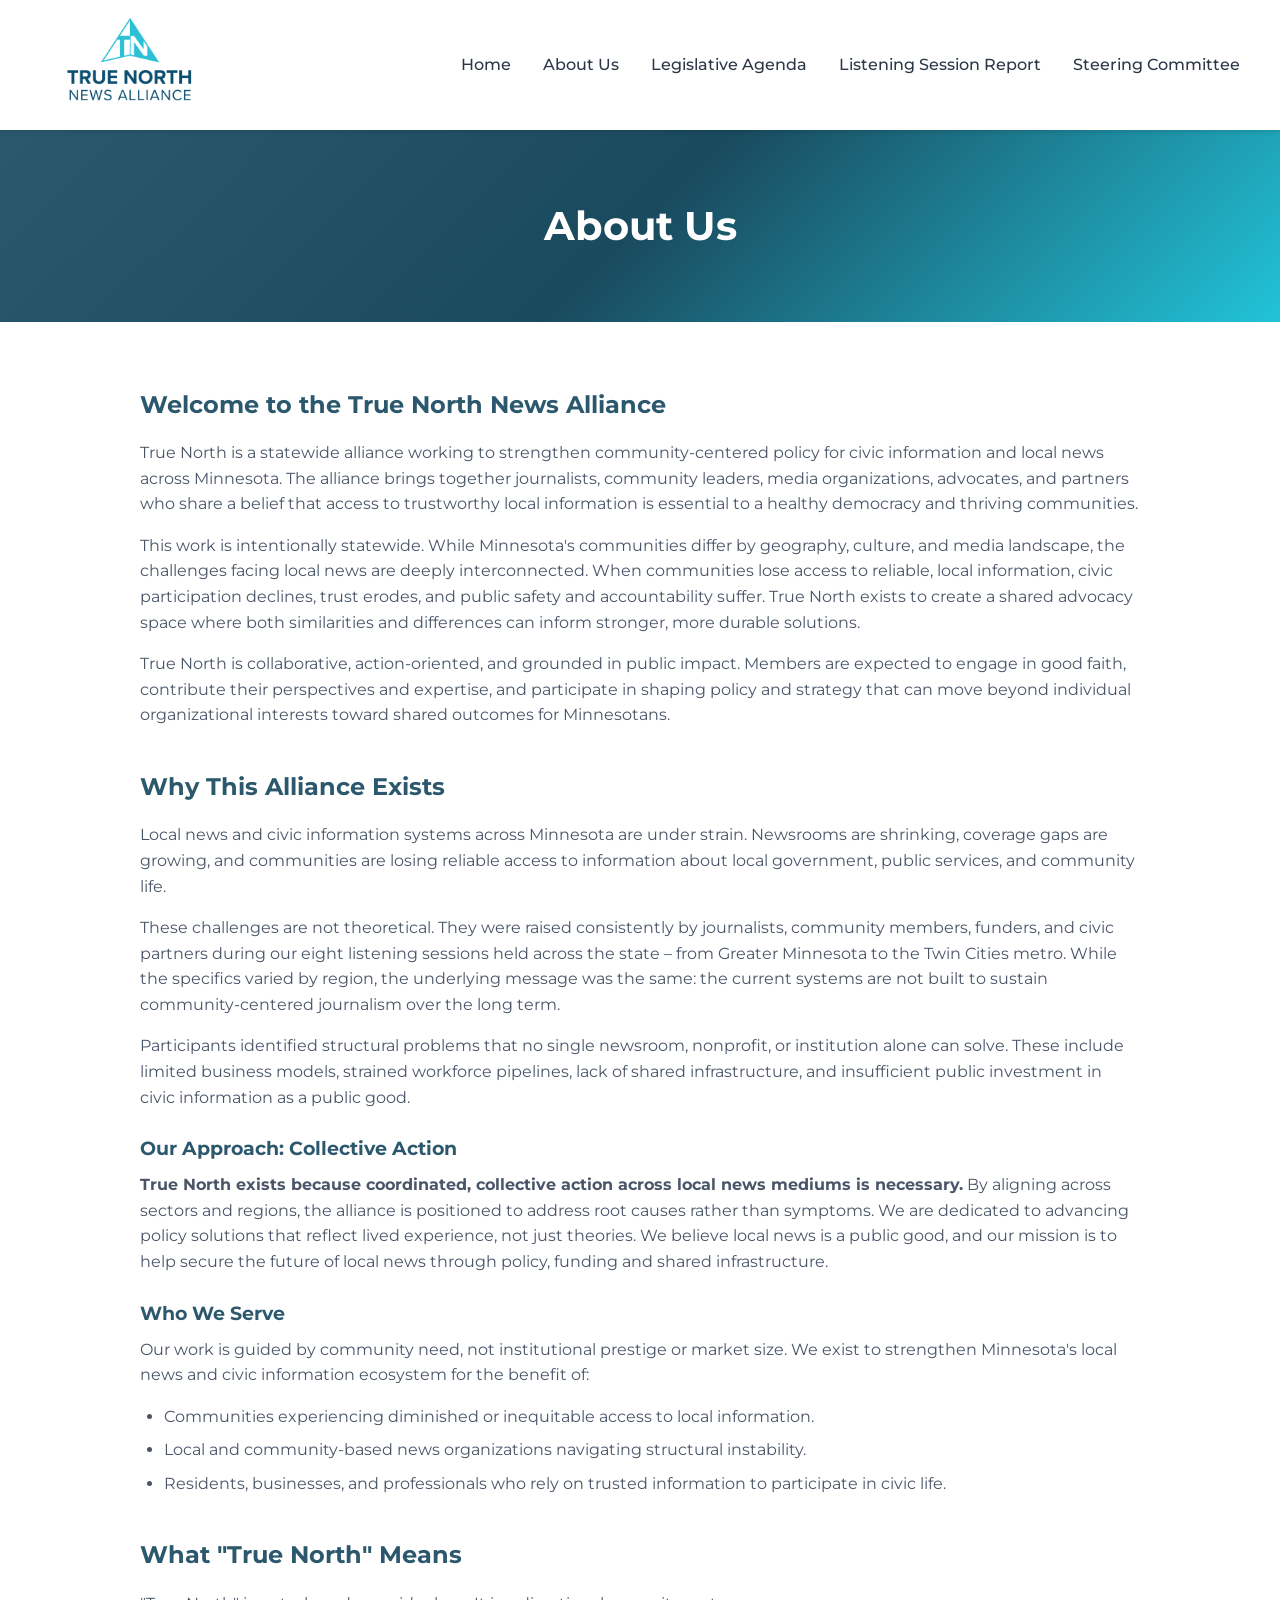
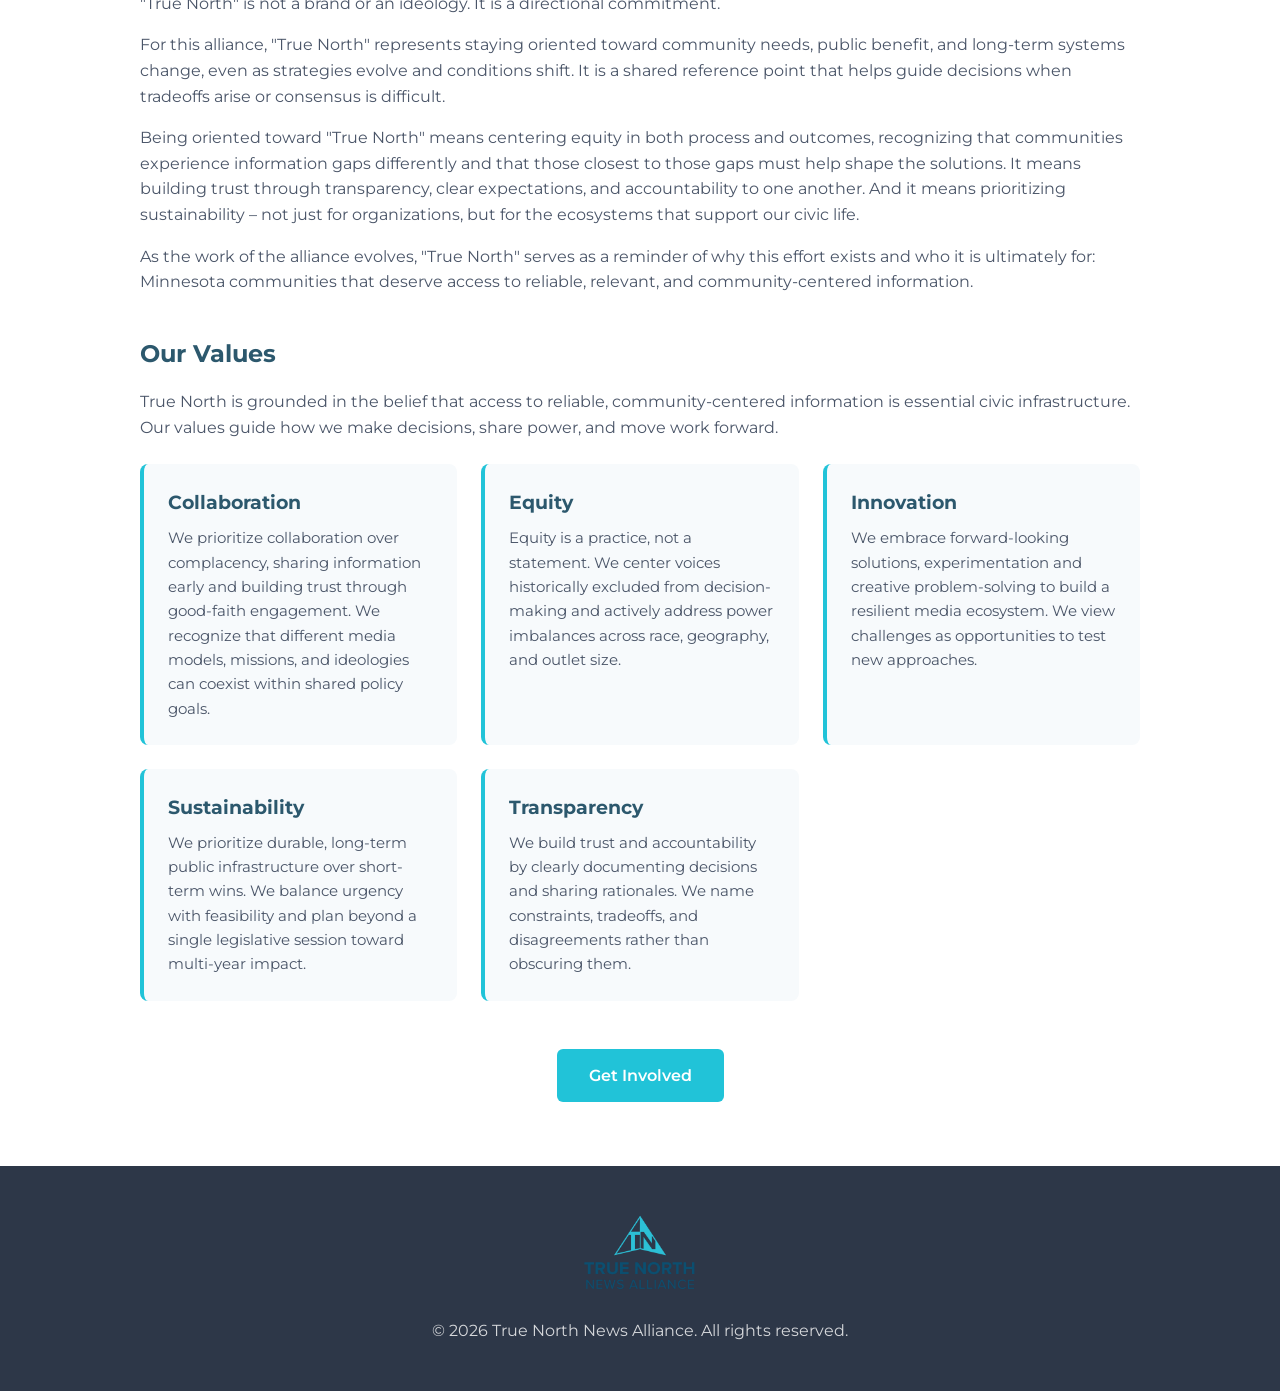
==== commit 6fc9893f: "Add favicon link to all pages Co-Authored-By: Claude Opus 5.5 <noreply@anthropic.com> Claude-Session" ====
--- a/about.html
+++ b/about.html
@@ -5,6 +5,7 @@
   <meta name="viewport" content="width=device-width, initial-scale=1.0">
   <title>About Us - True North News Alliance</title>
   <link rel="stylesheet" href="styles.css">
+  <link rel="icon" type="image/png" href="/favicon.png">
 </head>
 <body>
   <!-- Navigation -->
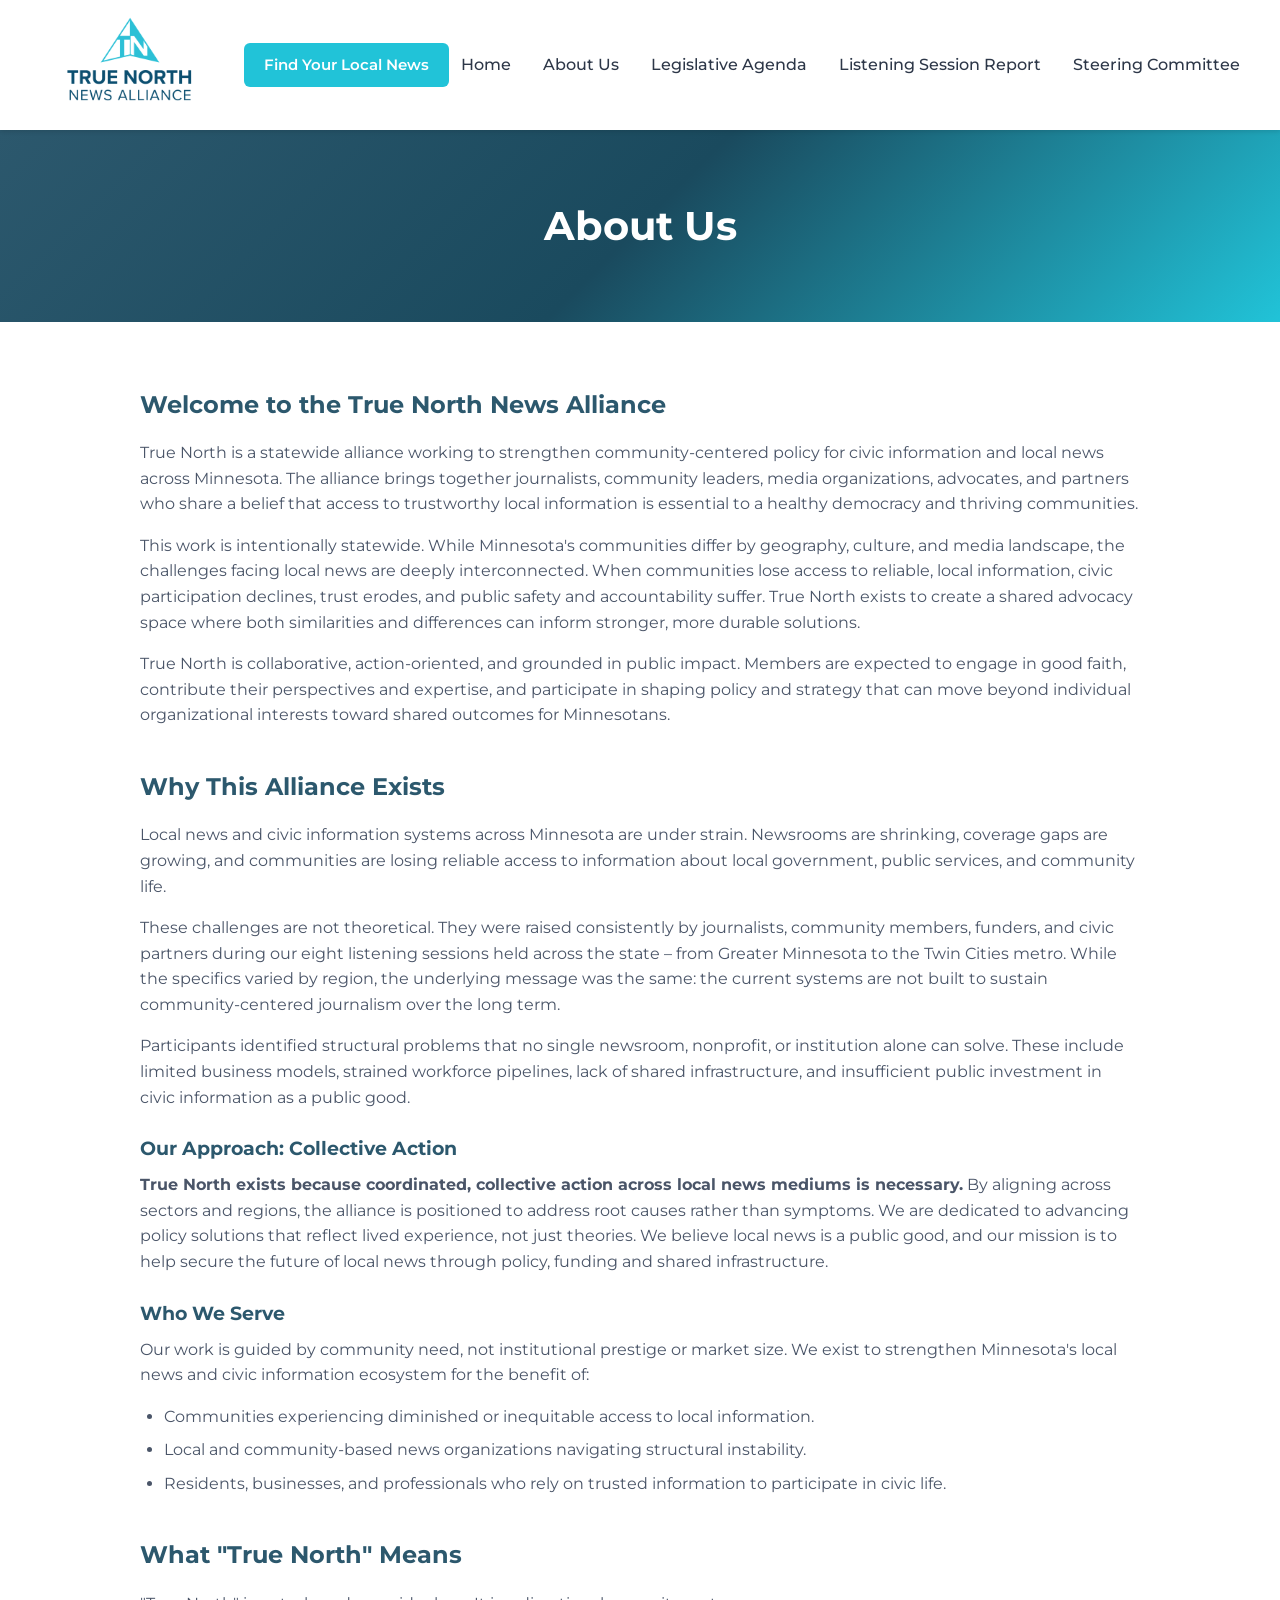
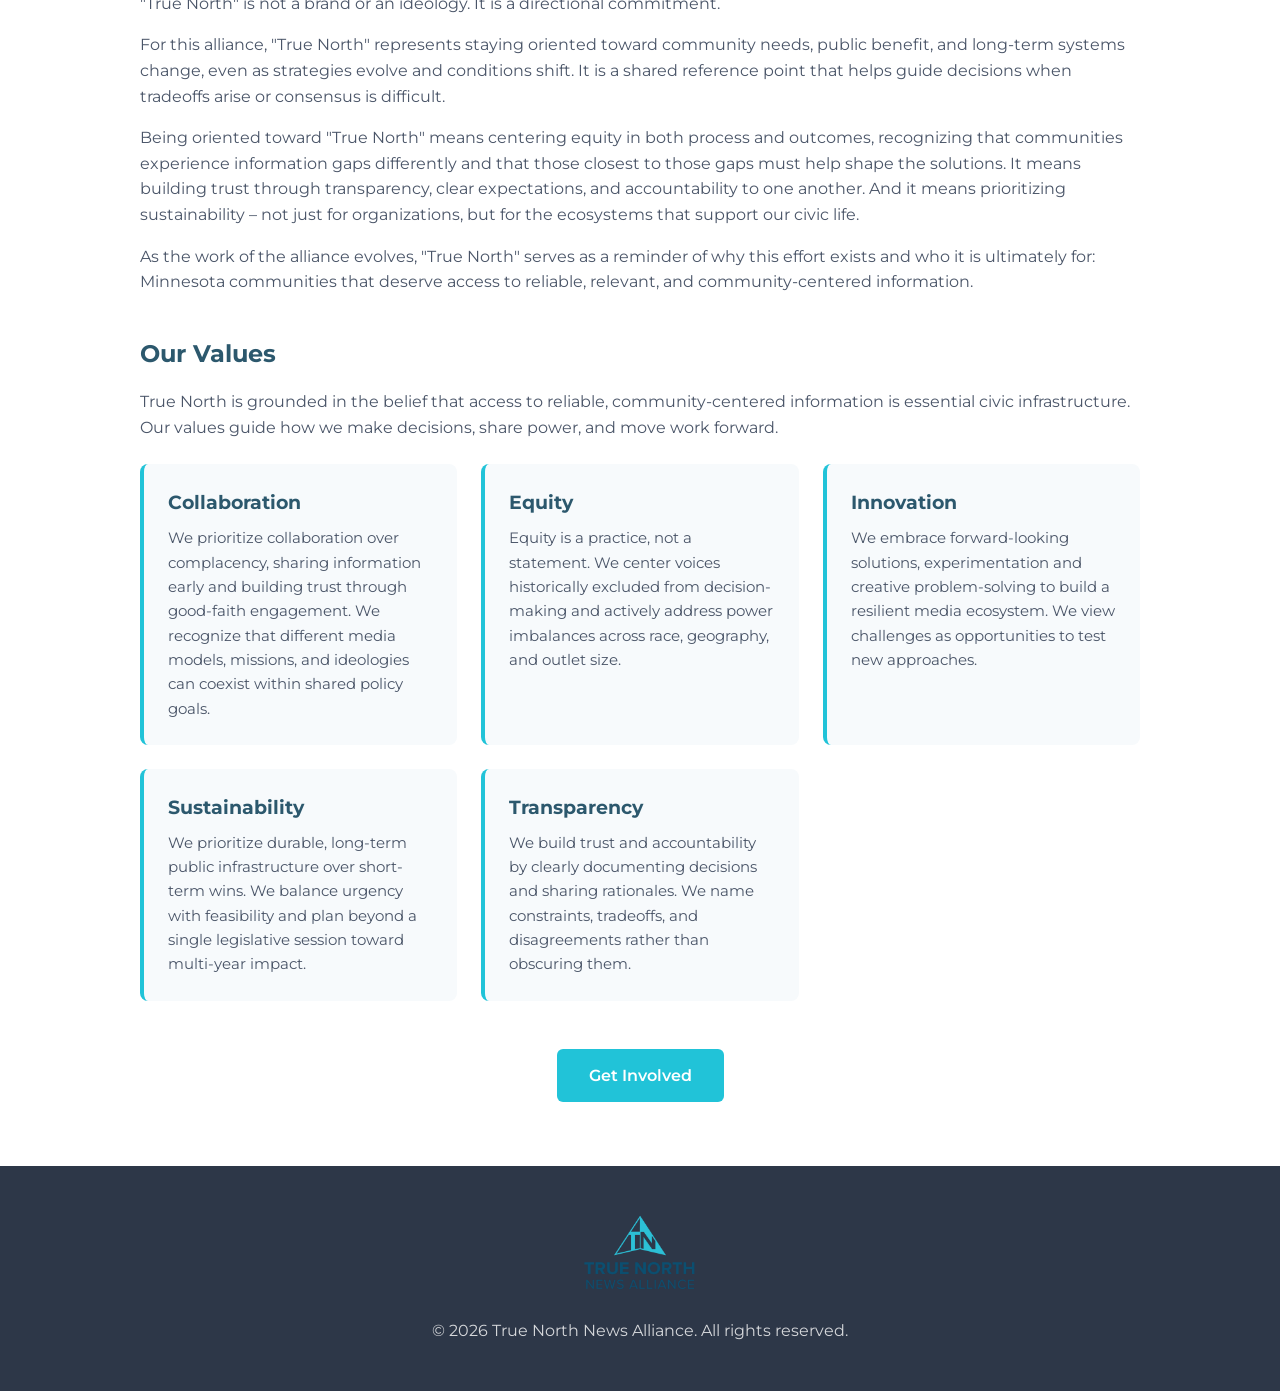
==== commit ad03dbea: "Move 'Find Your Local News' into a nav button on every page Replaces the homepage section with a but" ====
--- a/about.html
+++ b/about.html
@@ -14,6 +14,7 @@
       <a href="index.html" class="logo">
         <img src="True North Logo.png" alt="True North News Alliance">
       </a>
+      <a href="https://newsmap.umn.edu/news-outlets-tracked" target="_blank" class="btn btn-primary nav-find-news">Find Your Local News</a>
       <button class="mobile-menu-toggle" onclick="toggleMenu()">&#9776;</button>
       <ul class="nav-links" id="navLinks">
         <li><a href="index.html">Home</a></li>
--- a/styles.css
+++ b/styles.css
@@ -62,6 +62,36 @@
 
 .nav-links a:hover {
   color: var(--accent-blue);
+}
+
+/* Find Your Local News button (nav) */
+.nav-container .nav-find-news {
+  margin-left: 1.5rem;
+  margin-right: auto;
+  padding: 0.6rem 1.25rem;
+  font-size: 0.95rem;
+  white-space: nowrap;
+}
+
+/* Tighten nav spacing on mid-size screens so links don't wrap next to the button */
+@media (min-width: 769px) and (max-width: 1180px) {
+  .logo img {
+    height: 70px;
+  }
+
+  .nav-links {
+    gap: 1rem;
+  }
+
+  .nav-links a {
+    font-size: 0.9rem;
+  }
+
+  .nav-container .nav-find-news {
+    margin-left: 0.75rem;
+    padding: 0.5rem 1rem;
+    font-size: 0.85rem;
+  }
 }
 
 /* Mobile menu */
@@ -769,6 +799,12 @@
     height: 70px;
   }
 
+  .nav-container .nav-find-news {
+    margin-left: 0.75rem;
+    padding: 0.5rem 0.9rem;
+    font-size: 0.85rem;
+  }
+
   .stats-row {
     gap: 1.5rem;
   }
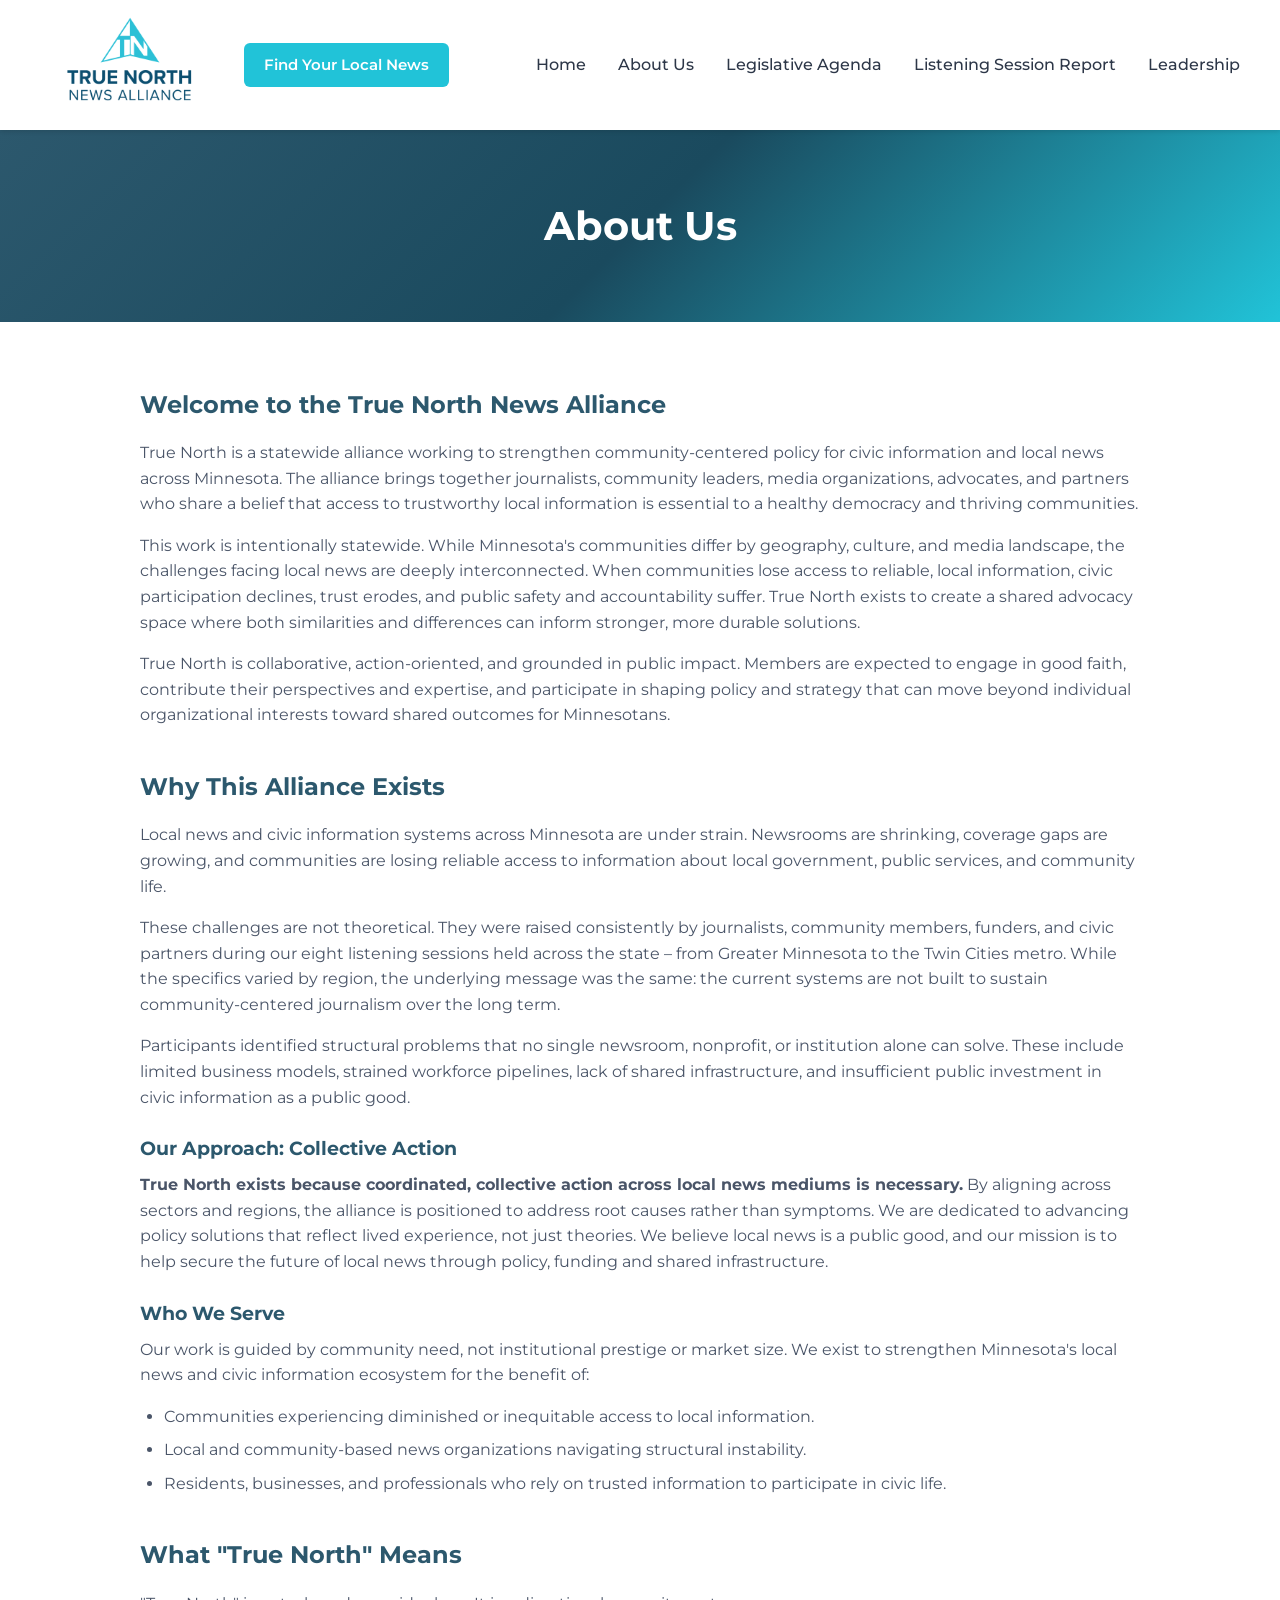
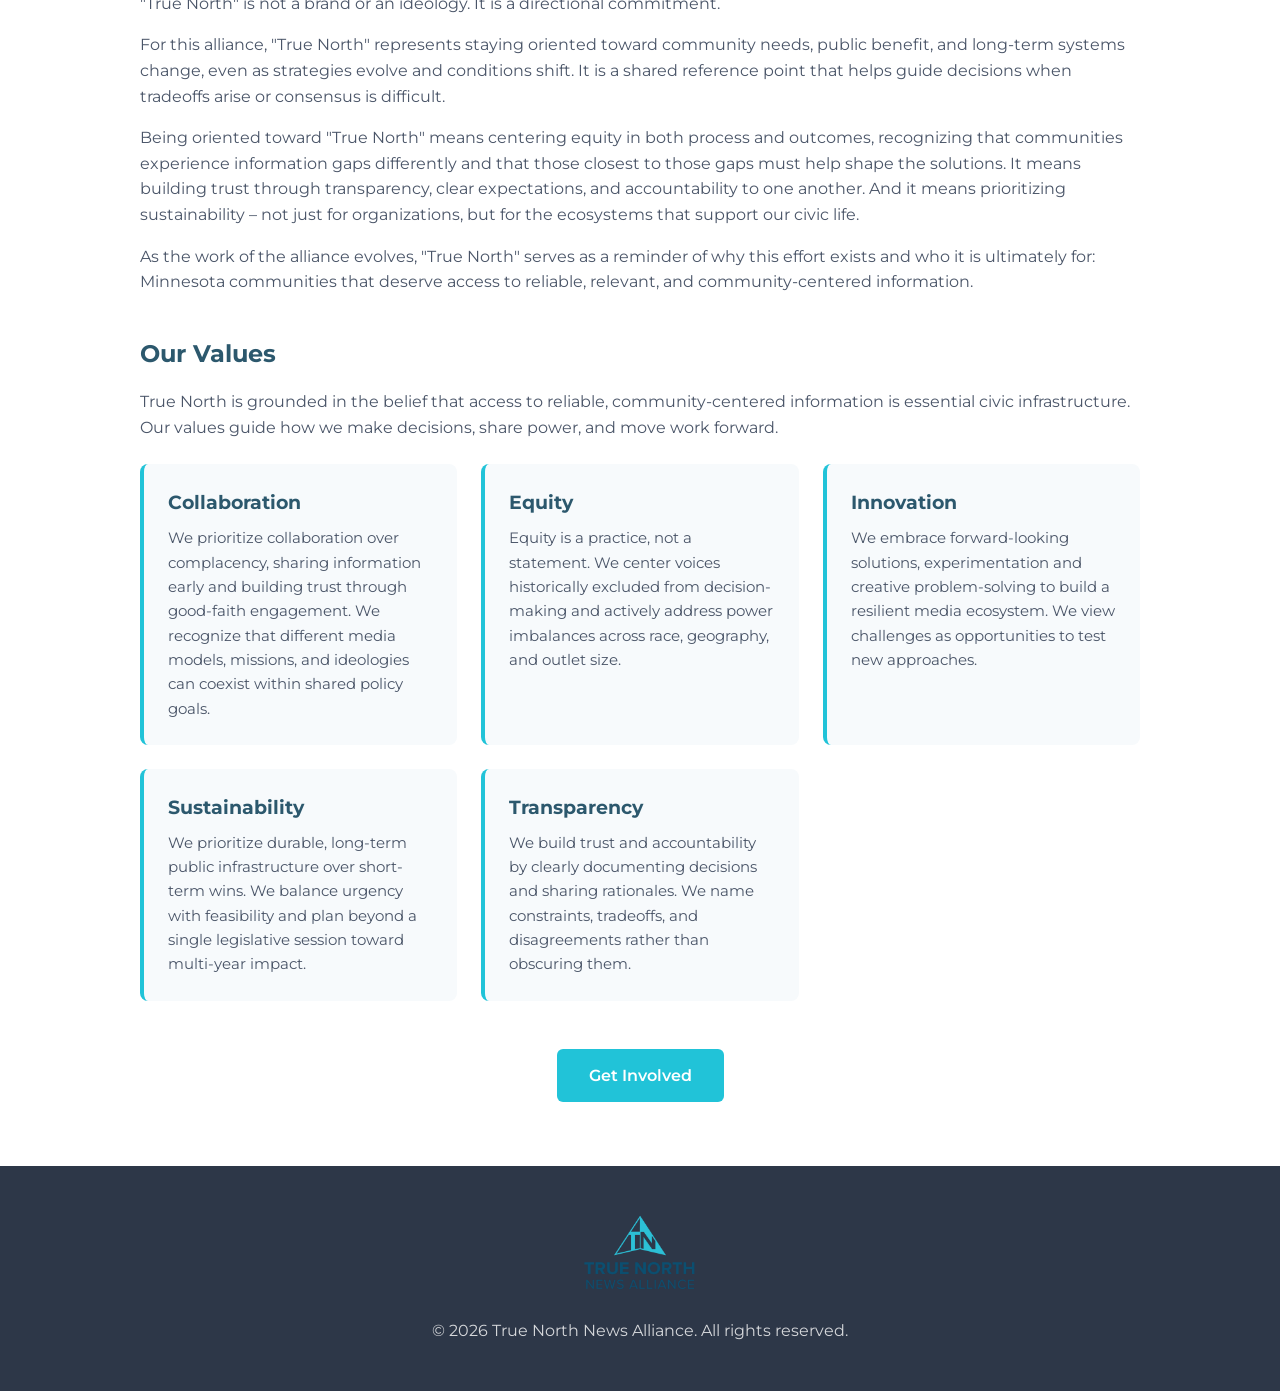
==== commit b0b3d45c: "Move What We Do above rally debrief; rename Steering Committee to Leadership in nav and buttons Co-A" ====
--- a/about.html
+++ b/about.html
@@ -21,7 +21,7 @@
         <li><a href="about.html">About Us</a></li>
         <li><a href="legislative-agenda.html">Legislative Agenda</a></li>
         <li><a href="listening-session.html">Listening Session Report</a></li>
-        <li><a href="steering-committee.html">Steering Committee</a></li>
+        <li><a href="steering-committee.html">Leadership</a></li>
       </ul>
     </div>
   </nav>
--- a/styles.css
+++ b/styles.css
@@ -393,6 +393,111 @@
 .cta-section p {
   opacity: 0.9;
   margin-bottom: 2rem;
+}
+
+/* Job Posting */
+.job-posting {
+  padding: 4rem 2rem 0;
+}
+
+.job-card {
+  background: var(--light-blue);
+  border-left: 6px solid var(--accent-blue);
+  border-radius: 8px;
+  padding: 2.5rem;
+}
+
+.job-badge {
+  display: inline-block;
+  background: var(--primary-dark);
+  color: var(--white);
+  font-size: 0.8rem;
+  font-weight: 700;
+  letter-spacing: 0.08em;
+  text-transform: uppercase;
+  padding: 0.35rem 0.9rem;
+  border-radius: 999px;
+  margin-bottom: 1rem;
+}
+
+.job-title {
+  font-size: 2.25rem;
+  color: var(--primary-dark);
+  margin-bottom: 1rem;
+}
+
+.job-lead {
+  font-size: 1.15rem;
+  color: var(--text-dark);
+  margin-bottom: 1.5rem;
+}
+
+.job-details {
+  list-style: none;
+  display: grid;
+  grid-template-columns: repeat(2, 1fr);
+  gap: 1rem 2rem;
+  margin-bottom: 1.5rem;
+  padding: 0;
+}
+
+.job-details li {
+  color: var(--text-gray);
+}
+
+.job-details strong {
+  display: block;
+  color: var(--primary-dark);
+  font-size: 0.85rem;
+  text-transform: uppercase;
+  letter-spacing: 0.05em;
+}
+
+.job-description,
+.job-deadline {
+  color: var(--text-gray);
+  margin-bottom: 1rem;
+}
+
+.job-deadline a {
+  color: var(--primary-dark);
+}
+
+.job-buttons {
+  display: flex;
+  flex-wrap: wrap;
+  gap: 1rem;
+  margin: 1.5rem 0 1rem;
+}
+
+.btn-job-outline {
+  background: transparent;
+  color: var(--primary-dark);
+  border: 2px solid var(--primary-dark);
+}
+
+.btn-job-outline:hover {
+  background: var(--primary-dark);
+  color: var(--white);
+}
+
+.job-share {
+  font-style: italic;
+  color: var(--text-gray);
+}
+
+@media (max-width: 768px) {
+  .job-card {
+    padding: 1.75rem 1.25rem;
+  }
+
+  .job-title {
+    font-size: 1.75rem;
+  }
+
+  .job-details {
+    grid-template-columns: 1fr;
+  }
 }
 
 /* Footer */
